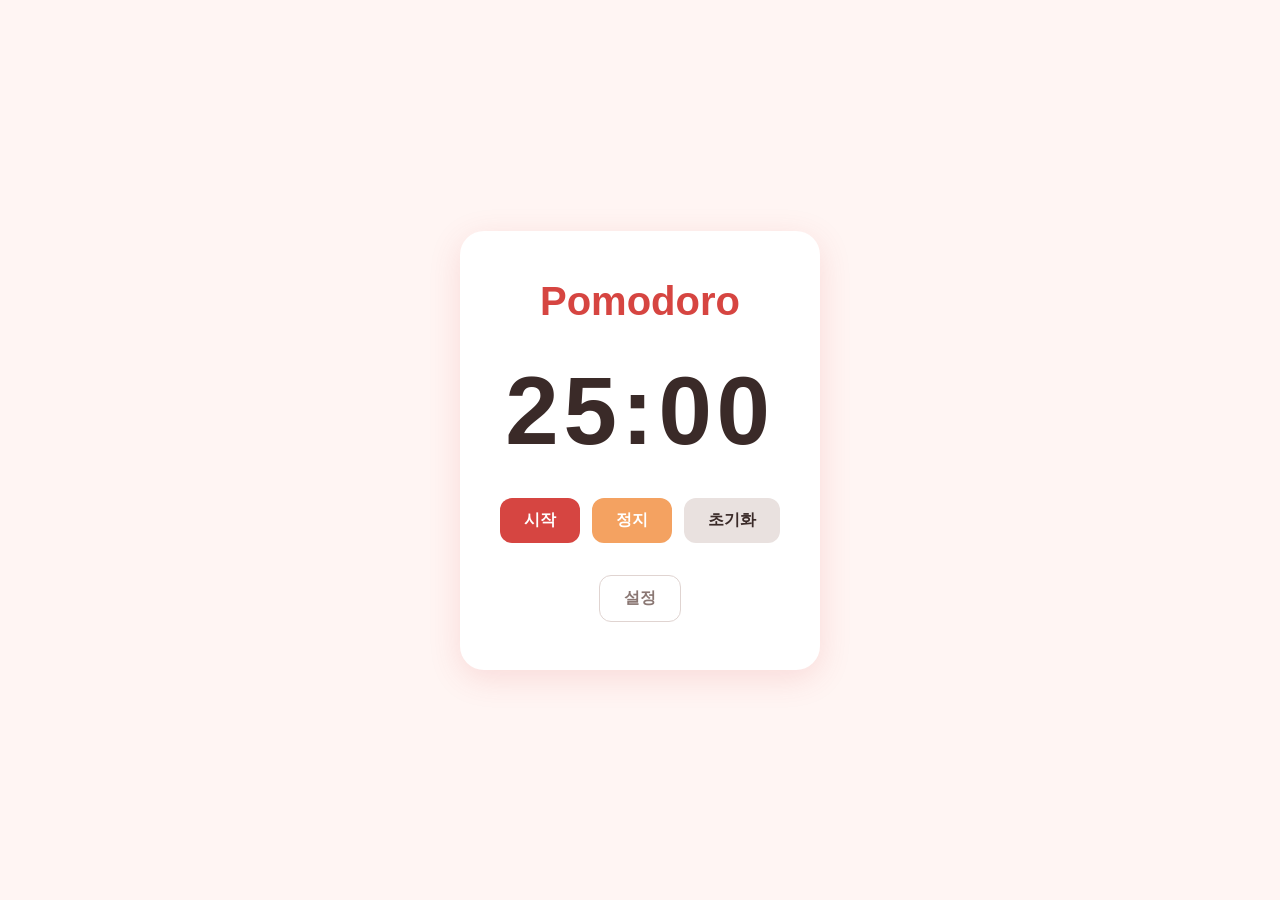
==== index.html @ 5e5a4860 "INIT" ====
<!DOCTYPE html>
<html lang="ko">
<head>
  <meta charset="UTF-8">
  <meta name="viewport" content="width=device-width, initial-scale=1.0">
  <title>Pomodoro</title>
  <link rel="stylesheet" href="index.css">
</head>
<body>
  <main class="container">
    <h1>Pomodoro</h1>

    <section class="timer" aria-label="남은 시간">
      <span class="time" id="time">25:00</span>
    </section>

    <section class="controls" aria-label="타이머 컨트롤">
      <button type="button" class="btn btn-start" id="start">시작</button>
      <button type="button" class="btn btn-stop" id="stop">정지</button>
      <button type="button" class="btn btn-reset" id="reset">초기화</button>
    </section>

    <button type="button" class="btn btn-settings" id="settings">설정</button>
  </main>
  <script src="script.js"></script>
</body>
</html>
---- index.css ----
* {
  box-sizing: border-box;
  margin: 0;
  padding: 0;
}

body {
  min-height: 100vh;
  display: flex;
  justify-content: center;
  align-items: center;
  background: #fff5f3;
  color: #3a2a28;
  font-family: "Segoe UI", "Malgun Gothic", sans-serif;
}

.container {
  display: flex;
  flex-direction: column;
  align-items: center;
  gap: 32px;
  padding: 48px 40px;
  background: #fff;
  border-radius: 24px;
  box-shadow: 0 8px 32px rgba(214, 69, 65, 0.15);
}

h1 {
  font-size: 2.5rem;
  color: #d64541;
}

.time {
  font-size: 6rem;
  font-weight: 700;
  font-variant-numeric: tabular-nums;
  letter-spacing: 0.05em;
}

.controls {
  display: flex;
  gap: 12px;
}

.btn {
  padding: 12px 24px;
  border: none;
  border-radius: 12px;
  font-size: 1rem;
  font-weight: 600;
  cursor: pointer;
  transition: transform 0.1s, filter 0.2s;
}

.btn:hover {
  filter: brightness(0.95);
}

.btn:active {
  transform: scale(0.97);
}

.btn-start {
  background: #d64541;
  color: #fff;
}

.btn-stop {
  background: #f4a261;
  color: #fff;
}

.btn-reset {
  background: #e9e1df;
  color: #3a2a28;
}

.btn-settings {
  background: transparent;
  color: #8a7773;
  border: 1px solid #e0d4d1;
}
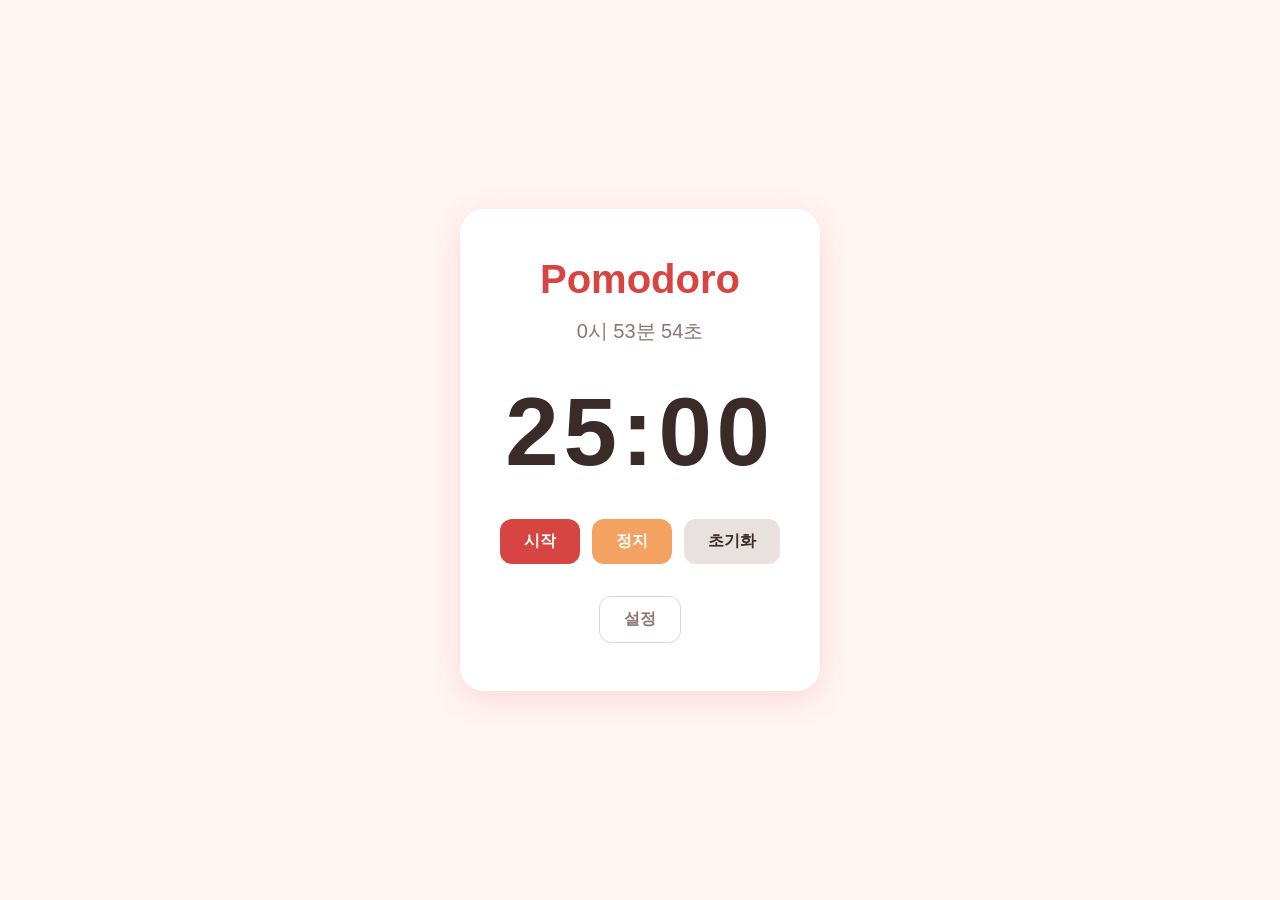
==== commit 4c24c068: "클로드 권한 설정 + 현재 시간 추가" ====
--- a/index.html
+++ b/index.html
@@ -9,6 +9,7 @@
 <body>
   <main class="container">
     <h1>Pomodoro</h1>
+    <p class="clock" id="clock" aria-label="현재 시간"></p>
 
     <section class="timer" aria-label="남은 시간">
       <span class="time" id="time">25:00</span>
--- a/index.css
+++ b/index.css
@@ -28,6 +28,13 @@
 h1 {
   font-size: 2.5rem;
   color: #d64541;
+}
+
+.clock {
+  margin-top: -16px;
+  font-size: 1.25rem;
+  color: #8a7773;
+  font-variant-numeric: tabular-nums;
 }
 
 .time {
